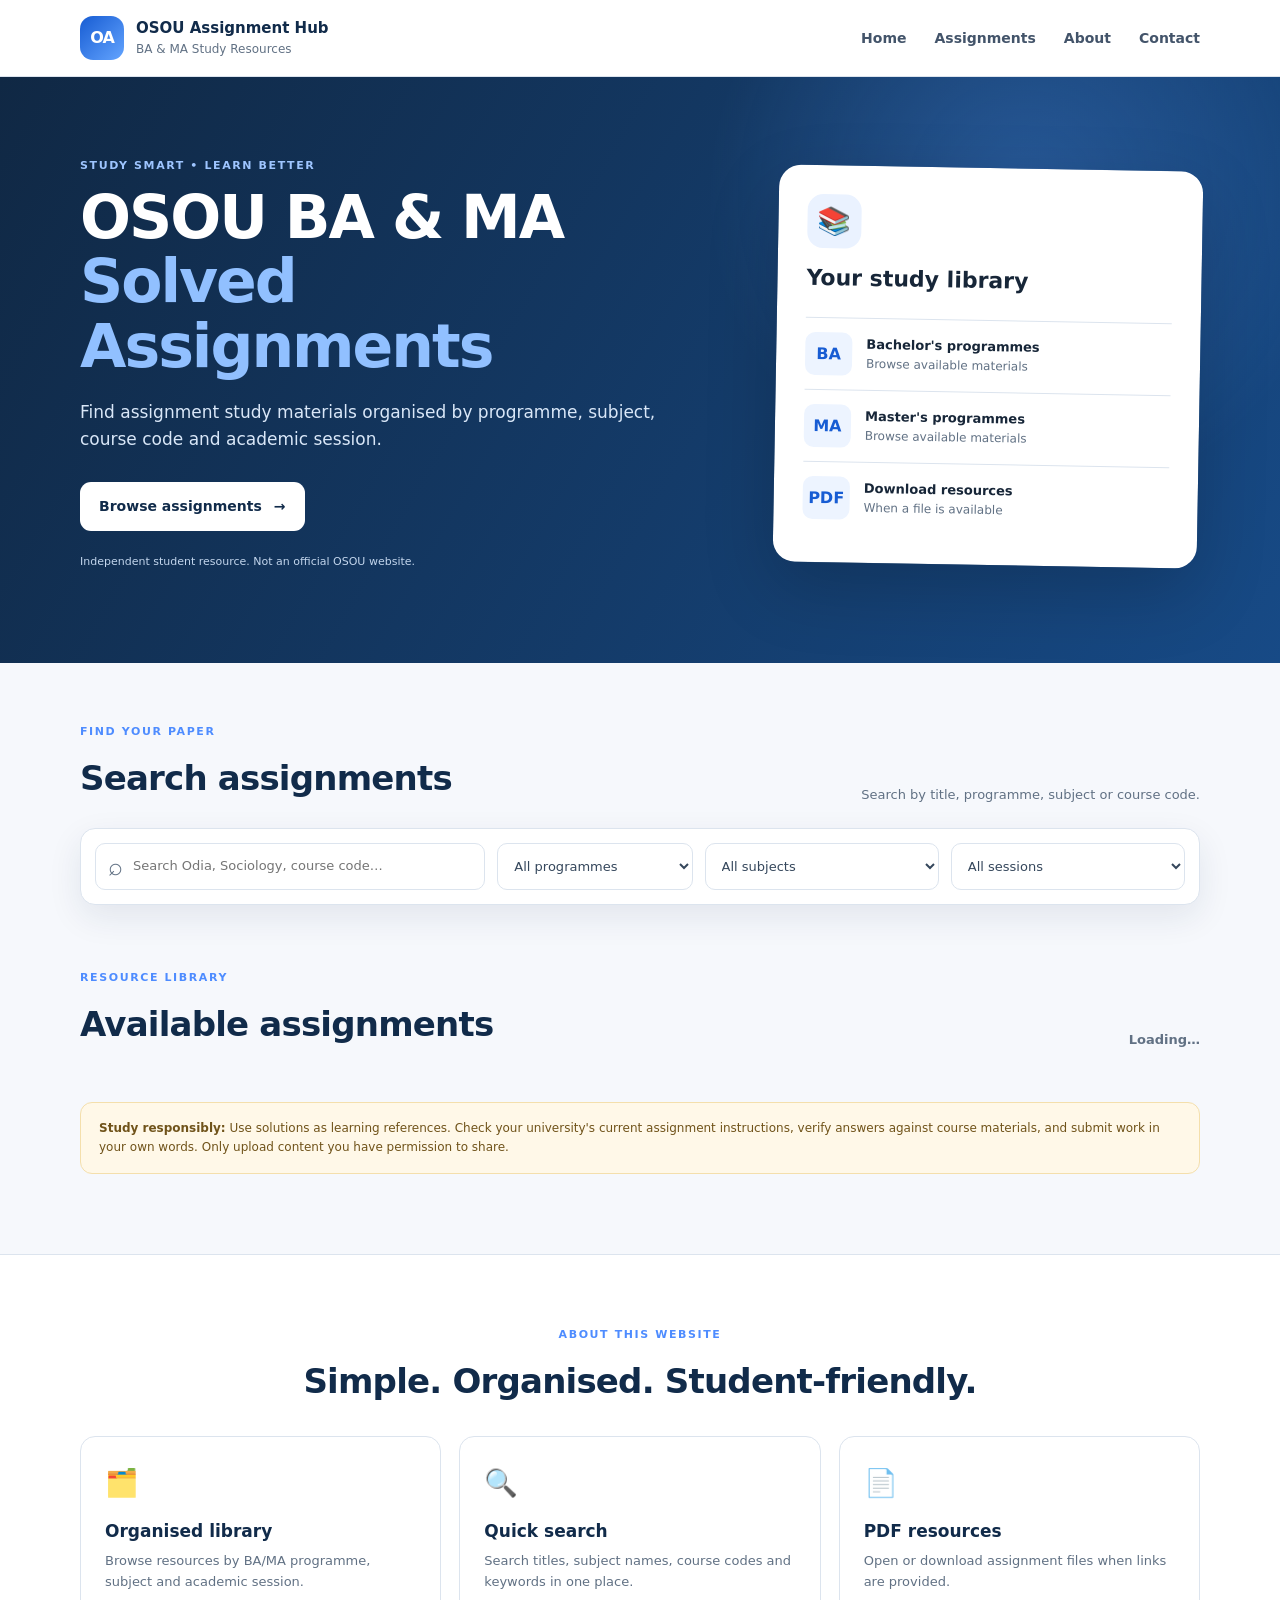
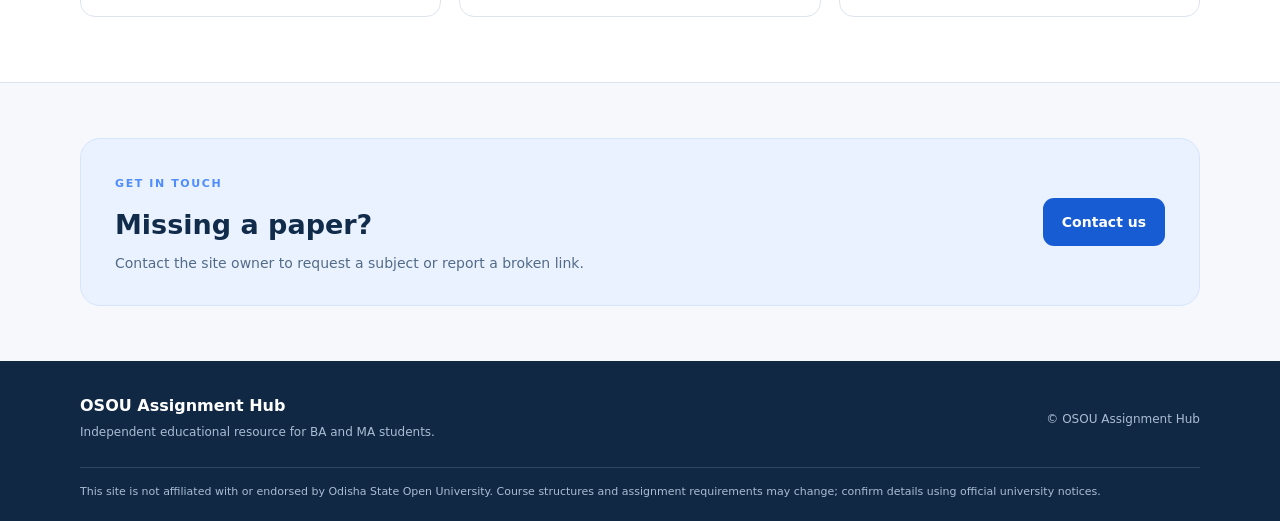
==== index.html @ 8d32a0c4 "Add files via upload" ====
<!DOCTYPE html>
<html lang="en">
<head>
  <meta charset="UTF-8">
  <meta name="viewport" content="width=device-width, initial-scale=1.0">
  <meta name="description" content="Find OSOU BA and MA solved assignment study resources, organised by programme, subject, course code and academic session.">
  <title>OSOU Assignment Hub | BA & MA Solved Assignments</title>
  <link rel="stylesheet" href="style.css">
</head>
<body>
  <header class="site-header">
    <div class="container nav-wrap">
      <a class="brand" href="index.html" aria-label="OSOU Assignment Hub home">
        <span class="brand-mark">OA</span>
        <span><strong>OSOU Assignment Hub</strong><small>BA & MA Study Resources</small></span>
      </a>
      <button class="menu-toggle" id="menuToggle" aria-label="Toggle navigation" aria-expanded="false">☰</button>
      <nav id="mainNav">
        <a href="#home">Home</a>
        <a href="#assignments">Assignments</a>
        <a href="#about">About</a>
        <a href="#contact">Contact</a>
      </nav>
    </div>
  </header>

  <main>
    <section class="hero" id="home">
      <div class="container hero-grid">
        <div class="hero-copy">
          <span class="eyebrow">STUDY SMART • LEARN BETTER</span>
          <h1>OSOU BA & MA<br><span>Solved Assignments</span></h1>
          <p>Find assignment study materials organised by programme, subject, course code and academic session.</p>
          <a class="button button-light" href="#assignments">Browse assignments <span aria-hidden="true">→</span></a>
          <p class="small-note">Independent student resource. Not an official OSOU website.</p>
        </div>
        <div class="hero-card" aria-label="Study resource overview">
          <div class="hero-card-icon">📚</div>
          <h2>Your study library</h2>
          <div class="hero-stat"><span>BA</span><div><strong>Bachelor's programmes</strong><small>Browse available materials</small></div></div>
          <div class="hero-stat"><span>MA</span><div><strong>Master's programmes</strong><small>Browse available materials</small></div></div>
          <div class="hero-stat"><span>PDF</span><div><strong>Download resources</strong><small>When a file is available</small></div></div>
        </div>
      </div>
    </section>

    <section class="container search-section" aria-label="Search assignments">
      <div class="section-heading">
        <div><span class="eyebrow">FIND YOUR PAPER</span><h2>Search assignments</h2></div>
        <p>Search by title, programme, subject or course code.</p>
      </div>
      <div class="filters">
        <label class="search-box"><span aria-hidden="true">⌕</span><input id="searchInput" type="search" placeholder="Search Odia, Sociology, course code…" autocomplete="off"></label>
        <select id="programmeFilter" aria-label="Filter by programme">
          <option value="">All programmes</option><option value="BA">BA</option><option value="MA">MA</option>
        </select>
        <select id="subjectFilter" aria-label="Filter by subject"><option value="">All subjects</option></select>
        <select id="yearFilter" aria-label="Filter by academic session"><option value="">All sessions</option></select>
      </div>
    </section>

    <section class="container assignment-section" id="assignments">
      <div class="section-heading">
        <div><span class="eyebrow">RESOURCE LIBRARY</span><h2>Available assignments</h2></div>
        <span class="result-count" id="resultCount">Loading…</span>
      </div>
      <div class="cards" id="assignmentGrid" aria-live="polite"></div>
      <div class="empty-state" id="emptyState" hidden>
        <div>🔎</div><h3>No assignments found</h3><p>Try changing your search or filters. New resources can be added in <code>data/assignments.json</code>.</p>
      </div>
      <p class="notice"><strong>Study responsibly:</strong> Use solutions as learning references. Check your university's current assignment instructions, verify answers against course materials, and submit work in your own words. Only upload content you have permission to share.</p>
    </section>

    <section class="why-section" id="about">
      <div class="container">
        <div class="section-heading centered"><div><span class="eyebrow">ABOUT THIS WEBSITE</span><h2>Simple. Organised. Student-friendly.</h2></div></div>
        <div class="feature-grid">
          <article class="feature"><span>🗂️</span><h3>Organised library</h3><p>Browse resources by BA/MA programme, subject and academic session.</p></article>
          <article class="feature"><span>🔍</span><h3>Quick search</h3><p>Search titles, subject names, course codes and keywords in one place.</p></article>
          <article class="feature"><span>📄</span><h3>PDF resources</h3><p>Open or download assignment files when links are provided.</p></article>
        </div>
      </div>
    </section>

    <section class="container contact-section" id="contact">
      <div class="contact-box">
        <div><span class="eyebrow">GET IN TOUCH</span><h2>Missing a paper?</h2><p>Contact the site owner to request a subject or report a broken link.</p></div>
        <!-- Replace the email address in script.js with your own before publishing. -->
        <a class="button button-primary" id="contactButton" href="mailto:your-email@example.com?subject=OSOU%20assignment%20request">Contact us</a>
      </div>
    </section>
  </main>

  <footer class="site-footer">
    <div class="container footer-inner"><div><strong>OSOU Assignment Hub</strong><p>Independent educational resource for BA and MA students.</p></div><p>© <span id="currentYear"></span> OSOU Assignment Hub</p></div>
    <div class="container disclaimer">This site is not affiliated with or endorsed by Odisha State Open University. Course structures and assignment requirements may change; confirm details using official university notices.</div>
  </footer>
  <script src="script.js"></script>
</body>
</html>
---- style.css ----
:root{--navy:#112b4a;--blue:#175cd3;--sky:#eaf2ff;--ink:#172638;--muted:#617184;--line:#dce4ee;--paper:#fff;--bg:#f6f8fc;--green:#0f8a66;--shadow:0 12px 34px rgba(17,43,74,.09)}
*{box-sizing:border-box}html{scroll-behavior:smooth;scroll-padding-top:90px}body{margin:0;background:var(--bg);color:var(--ink);font-family:Inter,ui-sans-serif,system-ui,-apple-system,BlinkMacSystemFont,"Segoe UI",sans-serif;line-height:1.6}a{color:inherit;text-decoration:none}.container{width:min(1120px,calc(100% - 40px));margin:auto}.site-header{background:#fff;border-bottom:1px solid var(--line);position:sticky;top:0;z-index:20}.nav-wrap{min-height:76px;display:flex;align-items:center;justify-content:space-between;gap:24px}.brand{display:flex;align-items:center;gap:12px}.brand-mark{width:44px;height:44px;display:grid;place-items:center;border-radius:13px;background:linear-gradient(135deg,#175cd3,#63a4ff);color:#fff;font-weight:900;letter-spacing:-1px}.brand strong,.brand small{display:block}.brand strong{font-size:15px;color:var(--navy)}.brand small{font-size:12px;color:var(--muted)}nav{display:flex;align-items:center;gap:28px}nav a{font-size:14px;font-weight:650;color:#43546a}nav a:hover{color:var(--blue)}.menu-toggle{display:none;border:1px solid var(--line);background:#fff;border-radius:9px;padding:8px 12px;font-size:20px}
.hero{background:radial-gradient(circle at 80% 20%,rgba(87,156,255,.28),transparent 28%),linear-gradient(120deg,#102844,#174a86);color:#fff;padding:74px 0 82px;overflow:hidden}.hero-grid{display:grid;grid-template-columns:1.2fr .8fr;align-items:center;gap:60px}.eyebrow{display:inline-block;font-size:11px;font-weight:850;letter-spacing:1.6px;color:#4e8cff;margin-bottom:10px}.hero .eyebrow{color:#9ec5ff}.hero h1{font-size:clamp(38px,5vw,60px);line-height:1.08;letter-spacing:-2px;margin:0 0 20px}.hero h1 span{color:#91c0ff}.hero-copy>p{color:#d9e7f8;max-width:590px;font-size:17px}.button{display:inline-flex;align-items:center;justify-content:center;gap:12px;border:0;border-radius:11px;padding:13px 19px;font-size:14px;font-weight:800;cursor:pointer;transition:transform .15s,box-shadow .15s}.button:hover{transform:translateY(-2px);box-shadow:var(--shadow)}.button-light{background:#fff;color:var(--navy);margin-top:12px}.small-note{font-size:11px!important;margin-top:22px;color:#c3d6ed!important}.hero-card{background:#fff;color:var(--ink);border:1px solid rgba(255,255,255,.35);padding:28px;border-radius:22px;box-shadow:0 25px 70px rgba(0,0,0,.18);transform:rotate(1deg)}.hero-card-icon{width:54px;height:54px;background:var(--sky);border-radius:16px;display:grid;place-items:center;font-size:27px}.hero-card h2{margin:12px 0 22px;font-size:22px}.hero-stat{display:flex;align-items:center;gap:14px;padding:14px 0;border-top:1px solid var(--line)}.hero-stat>span{width:47px;height:43px;display:grid;place-items:center;background:#edf4ff;color:var(--blue);font-weight:900;border-radius:10px}.hero-stat strong,.hero-stat small{display:block}.hero-stat strong{font-size:13px}.hero-stat small{font-size:12px;color:var(--muted)}
.search-section{padding-top:54px}.section-heading{display:flex;align-items:end;justify-content:space-between;gap:20px;margin-bottom:23px}.section-heading h2{margin:0;color:var(--navy);font-size:clamp(25px,3vw,34px);letter-spacing:-.8px}.section-heading p{color:var(--muted);font-size:13px;margin:0}.filters{display:grid;grid-template-columns:2fr 1fr 1.2fr 1.2fr;gap:12px;background:#fff;padding:14px;border:1px solid var(--line);border-radius:15px;box-shadow:var(--shadow)}.search-box{display:flex;align-items:center;gap:10px;border:1px solid var(--line);border-radius:10px;padding:0 12px;color:var(--muted)}.search-box span{font-size:25px}.search-box input{border:0;outline:0;width:100%;min-width:0;padding:12px 0;font:inherit;font-size:13px}.filters select{width:100%;min-width:0;padding:12px;border:1px solid var(--line);border-radius:10px;background:#fff;color:#35475c;font:inherit;font-size:13px;outline-color:var(--blue)}
.assignment-section{padding-top:58px;padding-bottom:68px}.result-count{font-size:13px;color:var(--muted);font-weight:650}.cards{display:grid;grid-template-columns:repeat(3,minmax(0,1fr));gap:18px}.assignment-card{background:#fff;border:1px solid var(--line);border-radius:16px;padding:22px;display:flex;flex-direction:column;min-height:265px;box-shadow:0 5px 20px rgba(17,43,74,.035);transition:transform .18s,box-shadow .18s}.assignment-card:hover{transform:translateY(-3px);box-shadow:var(--shadow)}.card-top{display:flex;justify-content:space-between;align-items:center;gap:10px;margin-bottom:17px}.badge{display:inline-flex;align-items:center;background:#eaf2ff;color:#175cd3;padding:5px 9px;border-radius:7px;font-size:11px;font-weight:850}.badge.ma{background:#f2eaff;color:#7744b6}.session{font-size:11px;color:var(--muted);text-align:right}.assignment-card h3{font-size:18px;line-height:1.35;color:var(--navy);margin:0 0 8px}.card-description{font-size:13px;color:var(--muted);margin:0 0 16px}.meta{display:flex;flex-wrap:wrap;gap:7px;margin-bottom:18px}.meta span{font-size:11px;color:#53657b;background:#f3f6fa;padding:4px 7px;border-radius:6px}.card-actions{display:flex;gap:9px;margin-top:auto}.card-actions a{flex:1;text-align:center;border:1px solid var(--line);border-radius:9px;padding:10px 8px;font-size:12px;font-weight:800}.card-actions a.primary{background:var(--blue);border-color:var(--blue);color:#fff}.card-actions a.disabled{opacity:.48;pointer-events:none}.notice{margin-top:28px;padding:16px 18px;border-radius:12px;background:#fff8e8;border:1px solid #f4dfac;color:#70531a;font-size:12px}.empty-state{text-align:center;background:#fff;border:1px dashed #cbd6e4;border-radius:16px;padding:45px 20px}.empty-state>div{font-size:34px}.empty-state h3{margin:8px 0 0}.empty-state p{color:var(--muted);font-size:13px}.why-section{padding:65px 0;background:#fff;border-top:1px solid var(--line);border-bottom:1px solid var(--line)}.centered{justify-content:center;text-align:center}.feature-grid{display:grid;grid-template-columns:repeat(3,1fr);gap:18px;margin-top:28px}.feature{border:1px solid var(--line);border-radius:15px;padding:24px;background:#fff}.feature>span{font-size:27px}.feature h3{color:var(--navy);margin:13px 0 6px;font-size:17px}.feature p{color:var(--muted);font-size:13px;margin:0}.contact-section{padding:55px 0}.contact-box{background:#eaf2ff;border:1px solid #d5e5ff;border-radius:20px;padding:30px 34px;display:flex;align-items:center;justify-content:space-between;gap:24px}.contact-box h2{margin:0;color:var(--navy);font-size:27px}.contact-box p{color:#526b88;margin:6px 0 0;font-size:14px}.button-primary{background:var(--blue);color:#fff;white-space:nowrap}.site-footer{background:#102844;color:#d7e4f5;padding:32px 0 20px}.footer-inner{display:flex;justify-content:space-between;gap:20px;align-items:center}.footer-inner strong{color:#fff}.footer-inner p{font-size:12px;color:#a9bdd4;margin:5px 0}.disclaimer{border-top:1px solid #2b4563;margin-top:20px;padding-top:15px;color:#a9bdd4;font-size:11px}
@media(max-width:800px){.hero{padding:52px 0 60px}.hero-grid{grid-template-columns:1fr;gap:30px}.hero-card{max-width:520px;transform:none}.filters{grid-template-columns:1fr 1fr}.search-box{grid-column:1/-1}.cards{grid-template-columns:repeat(2,minmax(0,1fr))}.section-heading{align-items:start;flex-direction:column;gap:8px}}
@media(max-width:560px){.container{width:min(100% - 28px,1120px)}.nav-wrap{min-height:68px}.brand strong{font-size:13px}.brand small{font-size:11px}.menu-toggle{display:block}nav{display:none;position:absolute;left:0;right:0;top:68px;background:#fff;border-bottom:1px solid var(--line);padding:12px 20px 18px;flex-direction:column;align-items:stretch;gap:0}nav.open{display:flex}nav a{padding:11px 0}.hero h1{letter-spacing:-1.2px}.hero-copy>p{font-size:15px}.filters{grid-template-columns:1fr}.search-box{grid-column:auto}.cards,.feature-grid{grid-template-columns:1fr}.assignment-card{min-height:0}.contact-box{align-items:flex-start;flex-direction:column;padding:24px}.footer-inner{align-items:flex-start;flex-direction:column;gap:10px}.card-actions a{font-size:11px}.section-heading h2{font-size:26px}}
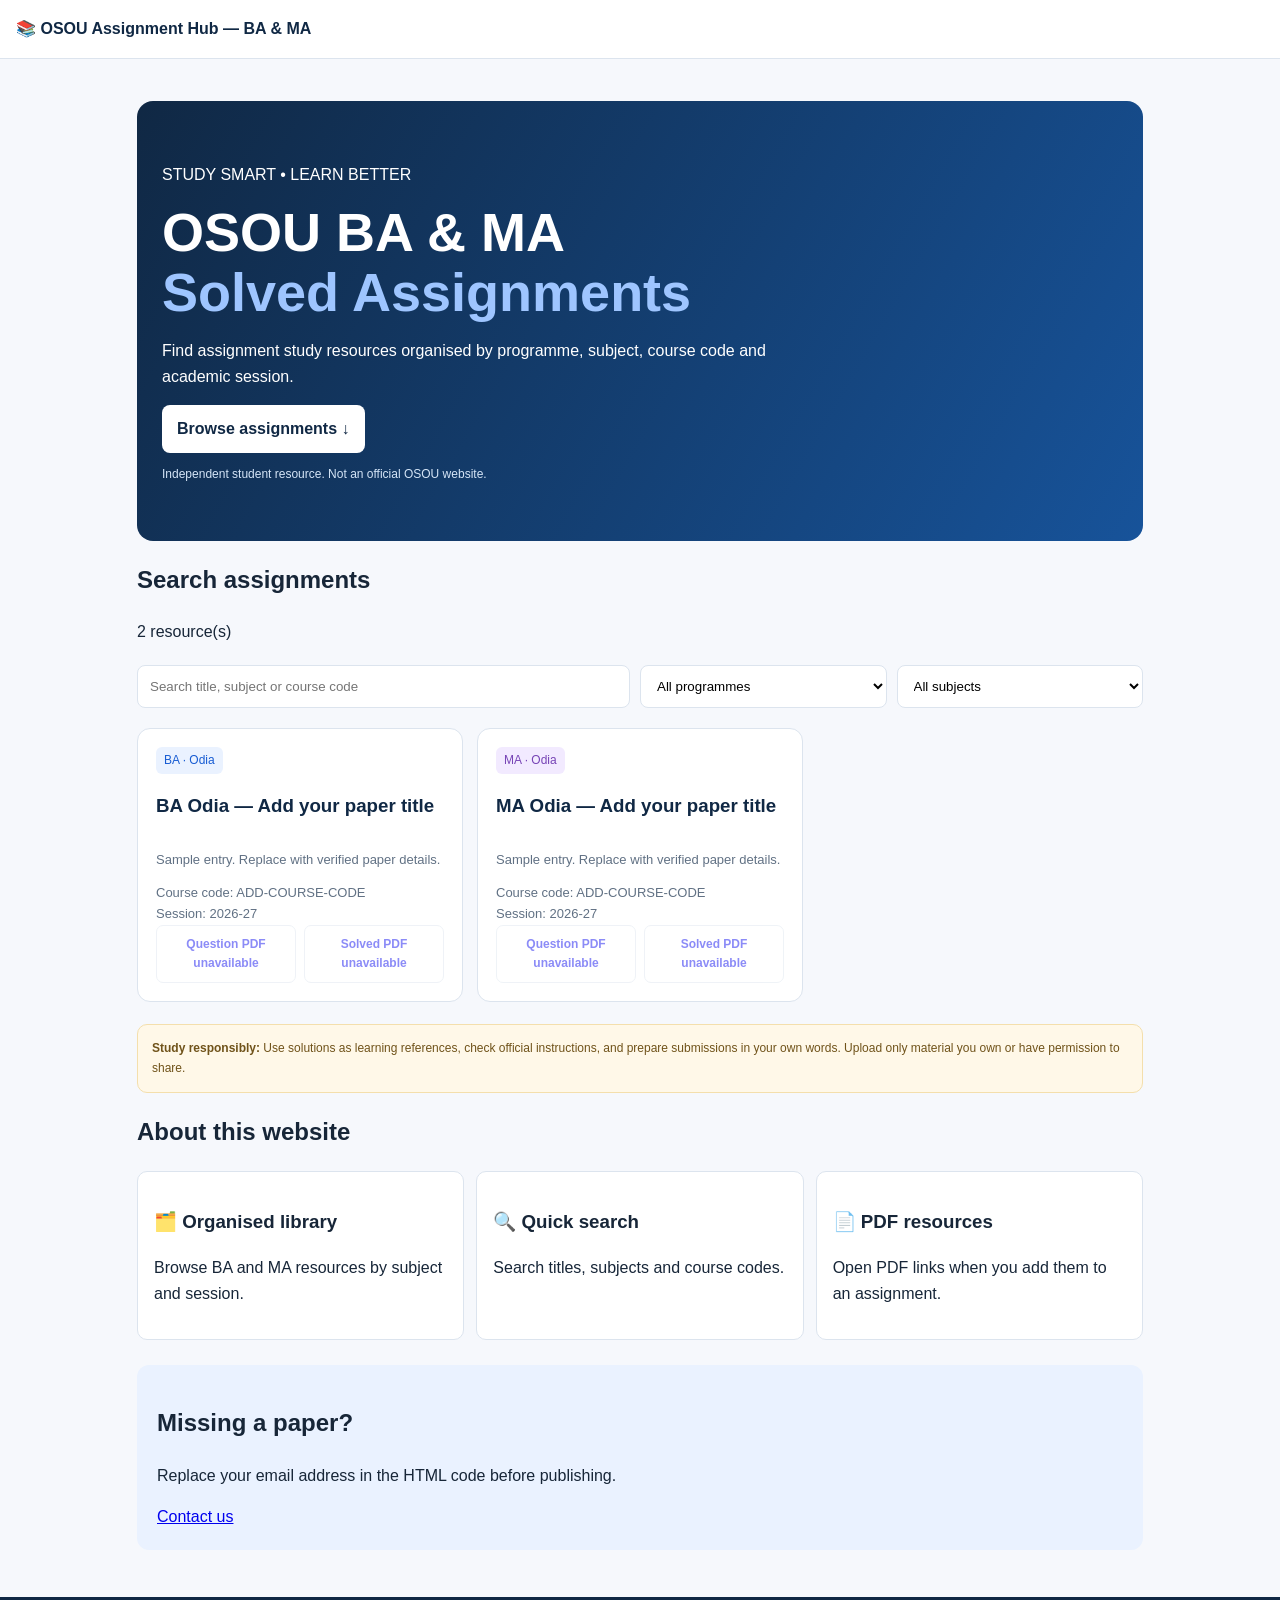
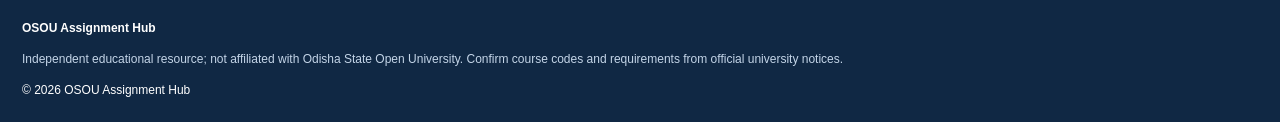
==== commit 25bb90ab: "Rename Index.html to index.html" ====
--- a/index.html
+++ b/index.html
@@ -1,100 +1,23 @@
-<!DOCTYPE html>
-<html lang="en">
-<head>
-  <meta charset="UTF-8">
-  <meta name="viewport" content="width=device-width, initial-scale=1.0">
-  <meta name="description" content="Find OSOU BA and MA solved assignment study resources, organised by programme, subject, course code and academic session.">
-  <title>OSOU Assignment Hub | BA & MA Solved Assignments</title>
-  <link rel="stylesheet" href="style.css">
-</head>
-<body>
-  <header class="site-header">
-    <div class="container nav-wrap">
-      <a class="brand" href="index.html" aria-label="OSOU Assignment Hub home">
-        <span class="brand-mark">OA</span>
-        <span><strong>OSOU Assignment Hub</strong><small>BA & MA Study Resources</small></span>
-      </a>
-      <button class="menu-toggle" id="menuToggle" aria-label="Toggle navigation" aria-expanded="false">☰</button>
-      <nav id="mainNav">
-        <a href="#home">Home</a>
-        <a href="#assignments">Assignments</a>
-        <a href="#about">About</a>
-        <a href="#contact">Contact</a>
-      </nav>
-    </div>
-  </header>
-
-  <main>
-    <section class="hero" id="home">
-      <div class="container hero-grid">
-        <div class="hero-copy">
-          <span class="eyebrow">STUDY SMART • LEARN BETTER</span>
-          <h1>OSOU BA & MA<br><span>Solved Assignments</span></h1>
-          <p>Find assignment study materials organised by programme, subject, course code and academic session.</p>
-          <a class="button button-light" href="#assignments">Browse assignments <span aria-hidden="true">→</span></a>
-          <p class="small-note">Independent student resource. Not an official OSOU website.</p>
-        </div>
-        <div class="hero-card" aria-label="Study resource overview">
-          <div class="hero-card-icon">📚</div>
-          <h2>Your study library</h2>
-          <div class="hero-stat"><span>BA</span><div><strong>Bachelor's programmes</strong><small>Browse available materials</small></div></div>
-          <div class="hero-stat"><span>MA</span><div><strong>Master's programmes</strong><small>Browse available materials</small></div></div>
-          <div class="hero-stat"><span>PDF</span><div><strong>Download resources</strong><small>When a file is available</small></div></div>
-        </div>
-      </div>
-    </section>
-
-    <section class="container search-section" aria-label="Search assignments">
-      <div class="section-heading">
-        <div><span class="eyebrow">FIND YOUR PAPER</span><h2>Search assignments</h2></div>
-        <p>Search by title, programme, subject or course code.</p>
-      </div>
-      <div class="filters">
-        <label class="search-box"><span aria-hidden="true">⌕</span><input id="searchInput" type="search" placeholder="Search Odia, Sociology, course code…" autocomplete="off"></label>
-        <select id="programmeFilter" aria-label="Filter by programme">
-          <option value="">All programmes</option><option value="BA">BA</option><option value="MA">MA</option>
-        </select>
-        <select id="subjectFilter" aria-label="Filter by subject"><option value="">All subjects</option></select>
-        <select id="yearFilter" aria-label="Filter by academic session"><option value="">All sessions</option></select>
-      </div>
-    </section>
-
-    <section class="container assignment-section" id="assignments">
-      <div class="section-heading">
-        <div><span class="eyebrow">RESOURCE LIBRARY</span><h2>Available assignments</h2></div>
-        <span class="result-count" id="resultCount">Loading…</span>
-      </div>
-      <div class="cards" id="assignmentGrid" aria-live="polite"></div>
-      <div class="empty-state" id="emptyState" hidden>
-        <div>🔎</div><h3>No assignments found</h3><p>Try changing your search or filters. New resources can be added in <code>data/assignments.json</code>.</p>
-      </div>
-      <p class="notice"><strong>Study responsibly:</strong> Use solutions as learning references. Check your university's current assignment instructions, verify answers against course materials, and submit work in your own words. Only upload content you have permission to share.</p>
-    </section>
-
-    <section class="why-section" id="about">
-      <div class="container">
-        <div class="section-heading centered"><div><span class="eyebrow">ABOUT THIS WEBSITE</span><h2>Simple. Organised. Student-friendly.</h2></div></div>
-        <div class="feature-grid">
-          <article class="feature"><span>🗂️</span><h3>Organised library</h3><p>Browse resources by BA/MA programme, subject and academic session.</p></article>
-          <article class="feature"><span>🔍</span><h3>Quick search</h3><p>Search titles, subject names, course codes and keywords in one place.</p></article>
-          <article class="feature"><span>📄</span><h3>PDF resources</h3><p>Open or download assignment files when links are provided.</p></article>
-        </div>
-      </div>
-    </section>
-
-    <section class="container contact-section" id="contact">
-      <div class="contact-box">
-        <div><span class="eyebrow">GET IN TOUCH</span><h2>Missing a paper?</h2><p>Contact the site owner to request a subject or report a broken link.</p></div>
-        <!-- Replace the email address in script.js with your own before publishing. -->
-        <a class="button button-primary" id="contactButton" href="mailto:your-email@example.com?subject=OSOU%20assignment%20request">Contact us</a>
-      </div>
-    </section>
-  </main>
-
-  <footer class="site-footer">
-    <div class="container footer-inner"><div><strong>OSOU Assignment Hub</strong><p>Independent educational resource for BA and MA students.</p></div><p>© <span id="currentYear"></span> OSOU Assignment Hub</p></div>
-    <div class="container disclaimer">This site is not affiliated with or endorsed by Odisha State Open University. Course structures and assignment requirements may change; confirm details using official university notices.</div>
-  </footer>
-  <script src="script.js"></script>
-</body>
-</html>
+<!doctype html>
+<html lang="en"><head><meta charset="utf-8"><meta name="viewport" content="width=device-width,initial-scale=1"><meta name="description" content="Independent OSOU BA and MA assignment study resources"><title>OSOU Assignment Hub | BA & MA</title>
+<style>
+:root{--blue:#175cd3;--navy:#102844;--line:#dce4ee;--muted:#617184}*{box-sizing:border-box}body{margin:0;font-family:Arial,sans-serif;background:#f6f8fc;color:#172638;line-height:1.6}header{background:white;padding:16px;border-bottom:1px solid var(--line);font-weight:bold;color:var(--navy)}main,footer{max-width:1050px;margin:auto;padding:22px}.hero{background:linear-gradient(120deg,#102844,#17539a);color:white;padding:45px 25px;border-radius:16px;margin-top:20px}.hero h1{font-size:clamp(32px,5vw,54px);line-height:1.1;margin:10px 0}.hero span{color:#9ec5ff}.hero p{max-width:650px}.btn{display:inline-block;background:white;color:var(--navy);padding:11px 15px;border-radius:8px;text-decoration:none;font-weight:bold}.filters{display:grid;grid-template-columns:2fr 1fr 1fr;gap:10px;margin:20px 0}.filters input,.filters select{min-width:0;padding:12px;border:1px solid var(--line);border-radius:8px;background:white}.cards{display:grid;grid-template-columns:repeat(3,1fr);gap:14px}.card{background:white;border:1px solid var(--line);border-radius:13px;padding:18px;display:flex;flex-direction:column}.badge{background:#eaf2ff;color:var(--blue);padding:4px 8px;border-radius:6px;font-size:12px;align-self:flex-start}.ma{background:#f2eaff;color:#7744b6}.card h3{color:var(--navy);line-height:1.35}.card p,.meta{font-size:13px;color:var(--muted)}.actions{display:flex;gap:8px;margin-top:auto}.actions a{flex:1;text-align:center;padding:9px 4px;border:1px solid var(--line);border-radius:7px;text-decoration:none;font-size:12px;font-weight:bold}.actions .primary{background:var(--blue);color:white}.disabled{opacity:.45;pointer-events:none}.notice{background:#fff8e8;border:1px solid #f4dfac;padding:14px;border-radius:10px;font-size:12px;color:#70531a;margin-top:22px}.features{display:grid;grid-template-columns:repeat(3,1fr);gap:12px}.features article{background:white;border:1px solid var(--line);border-radius:10px;padding:16px}.contact{background:#eaf2ff;padding:20px;border-radius:12px;margin:25px 0}footer{background:var(--navy);color:white;max-width:none;font-size:12px}footer p{color:#c4d5e8}@media(max-width:700px){.filters{grid-template-columns:1fr}.cards,.features{grid-template-columns:1fr}main,footer{padding:15px}.hero{padding:30px 20px}}
+</style></head><body>
+<header>📚 OSOU Assignment Hub — BA & MA</header>
+<main><section class="hero"><p>STUDY SMART • LEARN BETTER</p><h1>OSOU BA & MA<br><span>Solved Assignments</span></h1><p>Find assignment study resources organised by programme, subject, course code and academic session.</p><a class="btn" href="#assignments">Browse assignments ↓</a><p style="font-size:12px;color:#d5e5f7">Independent student resource. Not an official OSOU website.</p></section>
+<section id="assignments"><h2>Search assignments</h2><p id="count">Resources</p><div class="filters"><input id="q" placeholder="Search title, subject or course code"><select id="prog"><option value="">All programmes</option><option>BA</option><option>MA</option></select><select id="sub"><option value="">All subjects</option></select></div><div class="cards" id="cards"></div><p id="empty" hidden>No matching assignments. Edit the ASSIGNMENTS list inside this HTML file to add your resources.</p><p class="notice"><b>Study responsibly:</b> Use solutions as learning references, check official instructions, and prepare submissions in your own words. Upload only material you own or have permission to share.</p></section>
+<section><h2>About this website</h2><div class="features"><article><h3>🗂️ Organised library</h3><p>Browse BA and MA resources by subject and session.</p></article><article><h3>🔍 Quick search</h3><p>Search titles, subjects and course codes.</p></article><article><h3>📄 PDF resources</h3><p>Open PDF links when you add them to an assignment.</p></article></div></section>
+<div class="contact"><h2>Missing a paper?</h2><p>Replace your email address in the HTML code before publishing.</p><a href="mailto:your-email@example.com">Contact us</a></div></main>
+<footer><b>OSOU Assignment Hub</b><p>Independent educational resource; not affiliated with Odisha State Open University. Confirm course codes and requirements from official university notices.</p>© <span id="year"></span> OSOU Assignment Hub</footer>
+<script>
+/* Add assignment entries below. Put PDFs in a pdfs folder or use a direct HTTPS link. */
+const ASSIGNMENTS=[
+{programme:"BA",subject:"Odia",title:"BA Odia — Add your paper title",courseCode:"ADD-COURSE-CODE",session:"2026-27",description:"Sample entry. Replace with verified paper details.",questionPdf:"",solvedPdf:""},
+{programme:"MA",subject:"Odia",title:"MA Odia — Add your paper title",courseCode:"ADD-COURSE-CODE",session:"2026-27",description:"Sample entry. Replace with verified paper details.",questionPdf:"",solvedPdf:""}
+];
+const $=id=>document.getElementById(id),esc=s=>String(s??"").replace(/[&<>"']/g,c=>({"&":"&amp;","<":"&lt;",">":"&gt;",'"':"&quot;","'":"&#39;"}[c]));
+function url(s){return s&&(/^https:\/\//i.test(s)||/^(pdfs|assets)\//i.test(s))?s:""}
+function link(s,label,primary){let u=url(s);return u?`<a class="${primary?"primary":""}" href="${esc(u)}" target="_blank" rel="noopener">${label}</a>`:`<a class="disabled" href="#" tabindex="-1">${label} unavailable</a>`}
+function render(){let q=$("q").value.toLowerCase().trim(),p=$("prog").value,s=$("sub").value;let a=ASSIGNMENTS.filter(x=>(!q||[x.title,x.programme,x.subject,x.courseCode,x.session,x.description].join(" ").toLowerCase().includes(q))&&(!p||x.programme===p)&&(!s||x.subject===s));$("count").textContent=a.length+" resource(s)";$("empty").hidden=!!a.length;$("cards").innerHTML=a.map(x=>`<article class="card"><span class="badge ${x.programme==="MA"?"ma":""}">${esc(x.programme)} · ${esc(x.subject)}</span><h3>${esc(x.title)}</h3><p>${esc(x.description)}</p><div class="meta">Course code: ${esc(x.courseCode)}<br>Session: ${esc(x.session)}</div><div class="actions">${link(x.questionPdf,"Question PDF",false)}${link(x.solvedPdf,"Solved PDF",true)}</div></article>`).join("")}
+$("sub").innerHTML+=[...new Set(ASSIGNMENTS.map(x=>x.subject))].map(s=>`<option>${esc(s)}</option>`).join("");["q","prog","sub"].forEach(id=>$(id).addEventListener(id==="q"?"input":"change",render));$("year").textContent=new Date().getFullYear();render();
+</script></body></html>
